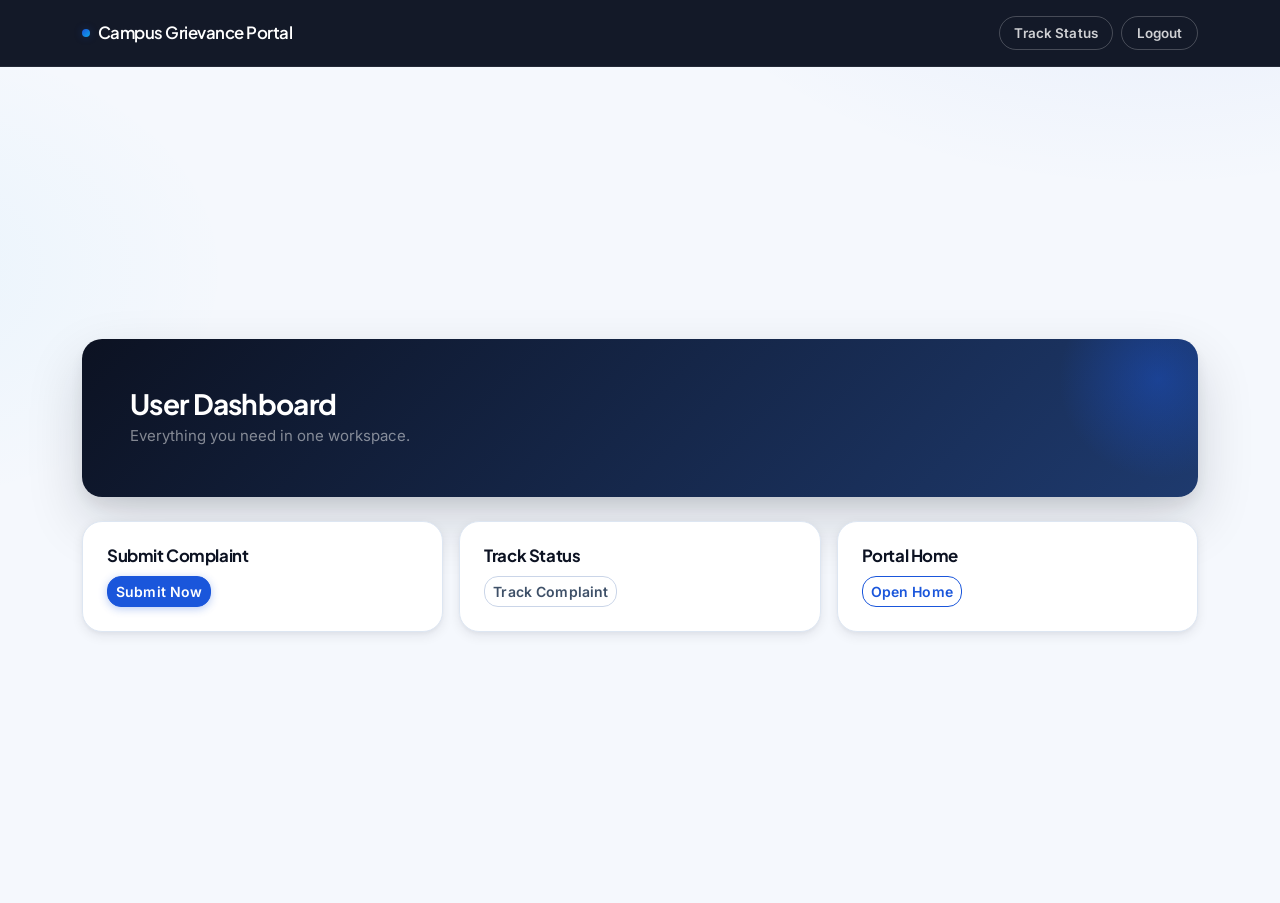
==== dashboard.html @ 71f77e90 "Initial commit" ====
<!DOCTYPE html>
<html lang="en">
<head>
    <meta charset="UTF-8">
    <meta name="viewport" content="width=device-width, initial-scale=1.0">
    <title>User Dashboard | Campus Grievance System</title>
    <link href="https://cdn.jsdelivr.net/npm/bootstrap@5.3.2/dist/css/bootstrap.min.css" rel="stylesheet">
    <link href="assets/css/style.css" rel="stylesheet">
</head>
<body class="page-soft-bg">

<nav class="navbar navbar-dark top-nav">
    <div class="container py-2">
        <a href="index.html" class="navbar-brand fw-semibold">Campus Grievance Portal</a>
        <div class="d-flex gap-2">
            <a href="track_status.html" class="btn btn-outline-light btn-sm">Track Status</a>
            <a href="php/logout.php" class="btn btn-outline-light btn-sm">Logout</a>
        </div>
    </div>
</nav>

<main class="dash-wrap">
    <div class="container">
        <div class="card hero-card dashboard mb-4 fade-slide">
            <div class="card-body p-4 p-md-5">
                <h1 class="h3 fw-bold mb-1">User Dashboard</h1>
                <p class="mb-0 opacity-75">Everything you need in one workspace.</p>
            </div>
        </div>

        <div class="row g-3">
            <div class="col-md-6 col-lg-4">
                <div class="card action-card h-100">
                    <div class="card-body p-4">
                        <h5 class="fw-bold">Submit Complaint</h5>
                        <a href="submit_complaint.html" class="btn btn-primary btn-sm">Submit Now</a>
                    </div>
                </div>
            </div>

            <div class="col-md-6 col-lg-4">
                <div class="card action-card h-100">
                    <div class="card-body p-4">
                        <h5 class="fw-bold">Track Status</h5>
                        <a href="track_status.html" class="btn btn-outline-secondary btn-sm">Track Complaint</a>
                    </div>
                </div>
            </div>

            <div class="col-md-12 col-lg-4">
                <div class="card action-card h-100">
                    <div class="card-body p-4">
                        <h5 class="fw-bold">Portal Home</h5>
                        <a href="index.html" class="btn btn-outline-primary btn-sm">Open Home</a>
                    </div>
                </div>
            </div>
        </div>
    </div>
</main>

</body>
</html>
---- assets/css/style.css ----
/* =====================================================
   Campus Grievance Portal — Design System v2
   Professional · Modern · Premium
   ===================================================== */

@import url("https://fonts.googleapis.com/css2?family=Inter:wght@300;400;500;600;700;800&family=Plus+Jakarta+Sans:wght@600;700;800&display=swap");

/* ─── Design Tokens ─────────────────────────────────── */
:root {
    /* Brand palette */
    --ink:           #0c1222;
    --ink-80:        #1e2d45;
    --ink-60:        #3e5068;
    --ink-40:        #6b82a0;
    --ink-20:        #a9bcd4;

    --surface:       #ffffff;
    --surface-2:     #f5f8fd;
    --surface-3:     #edf2f9;

    --border:        #dde6f2;
    --border-2:      #cad5e8;

    --primary:       #1a56db;
    --primary-dark:  #1542b3;
    --primary-soft:  #e8f0fe;
    --primary-glow:  rgba(26, 86, 219, 0.25);

    --accent:        #0ea5e9;
    --accent-soft:   #e0f7fe;

    --gold:          #f59e0b;
    --gold-soft:     #fef3c7;

    --success:       #059669;
    --success-soft:  #d1fae5;
    --warn:          #d97706;
    --danger:        #dc2626;

    /* Shadows */
    --shadow-xs:  0 1px 3px rgba(12, 18, 34, 0.06), 0 1px 2px rgba(12, 18, 34, 0.04);
    --shadow-sm:  0 4px 12px rgba(12, 18, 34, 0.08), 0 2px 4px rgba(12, 18, 34, 0.04);
    --shadow-md:  0 12px 32px rgba(12, 18, 34, 0.12), 0 4px 8px rgba(12, 18, 34, 0.06);
    --shadow-lg:  0 24px 56px rgba(12, 18, 34, 0.16), 0 8px 16px rgba(12, 18, 34, 0.08);
    --shadow-glow: 0 0 0 3px var(--primary-glow);

    /* Radii */
    --r-sm:  8px;
    --r-md:  14px;
    --r-lg:  20px;
    --r-xl:  28px;
    --r-full: 9999px;

    /* Motion */
    --ease:     cubic-bezier(0.25, 0.46, 0.45, 0.94);
    --spring:   cubic-bezier(0.34, 1.56, 0.64, 1);
    --dur-fast: 150ms;
    --dur-med:  260ms;
    --dur-slow: 420ms;
}

/* ─── Reset & Base ──────────────────────────────────── */
*, *::before, *::after { box-sizing: border-box; margin: 0; padding: 0; }

html { scroll-behavior: smooth; }

body {
    font-family: "Inter", "Segoe UI", system-ui, sans-serif;
    font-size: 15px;
    line-height: 1.65;
    color: var(--ink);
    background: var(--surface-2);
    min-height: 100vh;
    -webkit-font-smoothing: antialiased;
}

h1, h2, h3, h4, h5, h6,
.brand, .navbar-brand {
    font-family: "Plus Jakarta Sans", "Inter", sans-serif;
    letter-spacing: -0.025em;
    line-height: 1.2;
    color: var(--ink);
}

img { max-width: 100%; }
a { color: var(--primary); transition: color var(--dur-fast) var(--ease); }
a:hover { color: var(--primary-dark); }

/* ─── Page Backgrounds ──────────────────────────────── */
body {
    background:
        radial-gradient(ellipse 900px 600px at 80% -10%, rgba(26, 86, 219, 0.07) 0%, transparent 70%),
        radial-gradient(ellipse 700px 500px at -5% 20%, rgba(14, 165, 233, 0.05) 0%, transparent 65%),
        var(--surface-2);
}

.page-soft-bg {
    background:
        radial-gradient(ellipse 800px 500px at 90% -15%, rgba(26, 86, 219, 0.08) 0%, transparent 65%),
        radial-gradient(ellipse 600px 400px at -10% 30%, rgba(14, 165, 233, 0.05) 0%, transparent 60%),
        var(--surface-2);
}

/* ─── Navigation ────────────────────────────────────── */
.main-nav,
.top-nav {
    background: rgba(12, 18, 34, 0.97);
    backdrop-filter: blur(20px);
    -webkit-backdrop-filter: blur(20px);
    border-bottom: 1px solid rgba(255, 255, 255, 0.07);
    position: sticky;
    top: 0;
    z-index: 100;
}

.main-nav { padding: 0.85rem 0; }

.nav-row {
    display: flex;
    flex-wrap: wrap;
    justify-content: space-between;
    align-items: center;
    gap: 0.75rem;
}

.brand,
.navbar-brand {
    color: #fff;
    text-decoration: none;
    font-size: 1.05rem;
    font-weight: 800;
    letter-spacing: -0.03em;
    display: inline-flex;
    align-items: center;
    gap: 0.5rem;
    transition: opacity var(--dur-fast) var(--ease);
}

.brand::before,
.navbar-brand::before {
    content: "";
    display: inline-block;
    width: 8px;
    height: 8px;
    border-radius: 50%;
    background: linear-gradient(135deg, var(--primary) 0%, var(--accent) 100%);
    box-shadow: 0 0 8px var(--primary-glow);
    flex-shrink: 0;
}

.brand:hover,
.navbar-brand:hover { color: #fff; opacity: 0.85; }

.nav-actions { display: flex; flex-wrap: wrap; gap: 0.5rem; }

.nav-link-btn {
    color: rgba(255,255,255,0.75);
    text-decoration: none;
    border: 1px solid rgba(255,255,255,0.14);
    padding: 0.4rem 0.85rem;
    border-radius: var(--r-full);
    font-size: 0.84rem;
    font-weight: 600;
    transition: all var(--dur-fast) var(--ease);
    letter-spacing: 0.01em;
}

.nav-link-btn:hover {
    color: #fff;
    border-color: rgba(255,255,255,0.3);
    background: rgba(255,255,255,0.08);
}

.nav-link-btn-solid {
    background: var(--primary);
    border-color: var(--primary);
    color: #fff;
    font-weight: 700;
}

.nav-link-btn-solid:hover {
    background: var(--primary-dark);
    border-color: var(--primary-dark);
    color: #fff;
}

/* Bootstrap nav buttons override */
.navbar-dark .btn-outline-light {
    border-radius: var(--r-full);
    font-size: 0.84rem;
    font-weight: 600;
    padding: 0.38rem 0.9rem;
    border-color: rgba(255,255,255,0.22);
    color: rgba(255,255,255,0.8);
    transition: all var(--dur-fast) var(--ease);
}

.navbar-dark .btn-outline-light:hover {
    background: rgba(255,255,255,0.1);
    border-color: rgba(255,255,255,0.35);
    color: #fff;
}

/* ─── Buttons ───────────────────────────────────────── */
.btn,
.action-btn {
    font-weight: 600;
    border-radius: var(--r-md);
    transition: all var(--dur-med) var(--ease);
    position: relative;
    letter-spacing: 0.01em;
}

.action-btn {
    display: inline-flex;
    align-items: center;
    gap: 0.4rem;
    text-decoration: none;
    border: 1.5px solid var(--border-2);
    background: var(--surface);
    color: var(--ink-80);
    padding: 0.6rem 1.2rem;
    font-size: 0.9rem;
}

.action-btn:hover {
    background: var(--surface-3);
    border-color: var(--ink-20);
    color: var(--ink);
    transform: translateY(-1px);
    box-shadow: var(--shadow-sm);
}

.action-btn-primary,
.btn-primary {
    background: var(--primary) !important;
    border-color: var(--primary) !important;
    color: #fff !important;
    box-shadow: 0 2px 8px rgba(26, 86, 219, 0.3);
}

.action-btn-primary:hover,
.btn-primary:hover {
    background: var(--primary-dark) !important;
    border-color: var(--primary-dark) !important;
    color: #fff !important;
    transform: translateY(-2px);
    box-shadow: 0 6px 20px rgba(26, 86, 219, 0.4) !important;
}

.btn-outline-secondary {
    border-radius: var(--r-md);
    font-weight: 600;
    border-color: var(--border-2);
    color: var(--ink-60);
    transition: all var(--dur-fast) var(--ease);
}

.btn-outline-secondary:hover {
    background: var(--surface-3);
    border-color: var(--ink-20);
    color: var(--ink);
    transform: translateY(-1px);
}

.btn-outline-primary {
    border-radius: var(--r-md);
    font-weight: 600;
    border-color: var(--primary);
    color: var(--primary);
    transition: all var(--dur-fast) var(--ease);
}

.btn-outline-primary:hover {
    background: var(--primary-soft);
    border-color: var(--primary-dark);
    color: var(--primary-dark);
    transform: translateY(-1px);
}

/* ─── Hero Section ──────────────────────────────────── */
.hero {
    padding: 2.5rem 0 1.5rem;
}

.hero-grid {
    display: grid;
    grid-template-columns: 1.6fr 1fr;
    gap: 1.2rem;
    align-items: start;
}

/* Cards base */
.hero-main,
.hero-panel,
.info-card,
.step-card,
.auth-card,
.form-card,
.track-card,
.action-card,
.card-soft {
    background: var(--surface);
    border: 1px solid var(--border);
    border-radius: var(--r-lg);
    box-shadow: var(--shadow-sm);
    transition: box-shadow var(--dur-med) var(--ease), transform var(--dur-med) var(--ease);
}

.hero-main {
    padding: 2rem 2rem 1.8rem;
    position: relative;
    overflow: hidden;
}

.hero-main::before {
    content: "";
    position: absolute;
    top: -60px;
    right: -60px;
    width: 220px;
    height: 220px;
    border-radius: 50%;
    background: radial-gradient(circle, rgba(26, 86, 219, 0.1) 0%, transparent 70%);
    pointer-events: none;
}

.hero-main::after {
    content: "";
    position: absolute;
    bottom: -40px;
    left: 40%;
    width: 160px;
    height: 160px;
    border-radius: 50%;
    background: radial-gradient(circle, rgba(14, 165, 233, 0.07) 0%, transparent 70%);
    pointer-events: none;
}

.eyebrow {
    display: inline-flex;
    align-items: center;
    gap: 0.4rem;
    text-transform: uppercase;
    letter-spacing: 2px;
    color: var(--primary);
    font-size: 0.7rem;
    font-weight: 700;
    margin-bottom: 0.7rem;
}

.eyebrow::before {
    content: "";
    display: inline-block;
    width: 16px;
    height: 2px;
    background: var(--primary);
    border-radius: 2px;
}

.hero-main h1 {
    font-size: clamp(1.75rem, 3vw, 2.4rem);
    font-weight: 800;
    color: var(--ink);
    margin-bottom: 0.6rem;
    letter-spacing: -0.035em;
}

.hero-copy {
    color: var(--ink-60);
    max-width: 50ch;
    font-size: 0.98rem;
}

.hero-cta {
    display: flex;
    flex-wrap: wrap;
    gap: 0.65rem;
    margin-top: 1.4rem;
}

/* Hero Quick-Access Panel */
.hero-panel {
    padding: 1.5rem;
}

.hero-panel h2 {
    font-size: 0.95rem;
    font-weight: 700;
    color: var(--ink);
    margin-bottom: 0.9rem;
    display: flex;
    align-items: center;
    gap: 0.45rem;
}

.hero-panel h2::before {
    content: "";
    display: block;
    width: 12px;
    height: 12px;
    border-radius: 4px;
    background: linear-gradient(135deg, var(--primary) 0%, var(--accent) 100%);
}

.panel-list {
    list-style: none;
    display: grid;
    gap: 0.5rem;
}

.panel-list a {
    display: flex;
    align-items: center;
    justify-content: space-between;
    color: var(--ink-80);
    text-decoration: none;
    padding: 0.65rem 0.9rem;
    border: 1px solid var(--border);
    border-radius: var(--r-md);
    background: var(--surface-2);
    font-size: 0.88rem;
    font-weight: 600;
    transition: all var(--dur-fast) var(--ease);
}

.panel-list a::after {
    content: "→";
    font-size: 0.85rem;
    opacity: 0.5;
    transition: transform var(--dur-fast) var(--ease), opacity var(--dur-fast) var(--ease);
}

.panel-list a:hover {
    background: var(--primary-soft);
    border-color: rgba(26, 86, 219, 0.2);
    color: var(--primary);
}

.panel-list a:hover::after {
    transform: translateX(3px);
    opacity: 1;
}

/* ─── Main Content Area ─────────────────────────────── */
.main-content {
    padding-top: 0.75rem;
    padding-bottom: 3rem;
}

.content-section { margin-top: 1.5rem; }

.section-head {
    display: flex;
    flex-wrap: wrap;
    justify-content: space-between;
    align-items: flex-end;
    gap: 0.5rem;
    margin-bottom: 1rem;
}

.section-title {
    font-size: 1.25rem;
    font-weight: 800;
    color: var(--ink);
    letter-spacing: -0.025em;
    margin: 0;
}

/* ─── Feature / Step Cards ──────────────────────────── */
.steps-grid {
    display: grid;
    grid-template-columns: repeat(3, minmax(0, 1fr));
    gap: 1rem;
}

.step-card {
    padding: 1.4rem 1.2rem;
    position: relative;
    overflow: hidden;
}

.step-card::before {
    content: "";
    position: absolute;
    top: 0;
    left: 0;
    right: 0;
    height: 3px;
    background: linear-gradient(90deg, var(--primary) 0%, var(--accent) 100%);
    border-radius: var(--r-lg) var(--r-lg) 0 0;
    opacity: 0;
    transition: opacity var(--dur-med) var(--ease);
}

.step-card:hover {
    box-shadow: var(--shadow-md);
    transform: translateY(-3px);
}

.step-card:hover::before { opacity: 1; }

.step-card h3 {
    font-size: 1rem;
    font-weight: 700;
    margin-bottom: 0.35rem;
    color: var(--ink);
}

.step-card p {
    color: var(--ink-60);
    font-size: 0.875rem;
    margin: 0;
    line-height: 1.55;
}

.step-number {
    display: inline-grid;
    place-items: center;
    width: 32px;
    height: 32px;
    border-radius: var(--r-sm);
    background: var(--primary-soft);
    color: var(--primary);
    margin-bottom: 0.75rem;
    font-size: 0.78rem;
    font-weight: 800;
}

/* ─── Info / Category Cards ─────────────────────────── */
.info-grid {
    display: grid;
    grid-template-columns: repeat(4, minmax(0, 1fr));
    gap: 0.9rem;
}

.info-card {
    padding: 1.2rem 1.1rem;
    cursor: default;
    position: relative;
    overflow: hidden;
}

.info-card:hover {
    box-shadow: var(--shadow-md);
    transform: translateY(-3px);
    border-color: var(--border-2);
}

.info-card h3 {
    font-size: 0.95rem;
    font-weight: 700;
    margin: 0;
    color: var(--ink);
}

.info-card p {
    margin: 0.3rem 0 0;
    color: var(--ink-60);
    font-size: 0.85rem;
}

.info-card-icon {
    width: 38px;
    height: 38px;
    border-radius: var(--r-md);
    background: var(--primary-soft);
    display: flex;
    align-items: center;
    justify-content: center;
    margin-bottom: 0.75rem;
    font-size: 1.2rem;
}

/* ─── Common Complaints Feed ────────────────────────── */
.common-complaint-card {
    border: 1px solid var(--border);
    border-radius: var(--r-lg);
    background: var(--surface);
    transition: all var(--dur-med) var(--ease);
}

.common-complaint-card:hover {
    transform: translateY(-2px);
    box-shadow: var(--shadow-md);
    border-color: var(--border-2);
}

.vote-pill {
    display: inline-flex;
    align-items: center;
    gap: 0.25rem;
    background: var(--primary-soft);
    color: var(--primary);
    border: 1px solid rgba(26, 86, 219, 0.15);
    border-radius: var(--r-full);
    padding: 0.2rem 0.55rem;
    font-size: 0.76rem;
    font-weight: 700;
}

.common-empty {
    border: 2px dashed var(--border-2);
    border-radius: var(--r-lg);
    background: var(--surface);
    color: var(--ink-40);
    text-align: center;
    padding: 2.5rem 1rem;
    font-size: 0.9rem;
}

/* ─── Footer ────────────────────────────────────────── */
.main-footer {
    border-top: 1px solid var(--border);
    color: var(--ink-40);
    padding: 1.2rem 0;
    background: var(--surface);
    text-align: center;
    font-size: 0.84rem;
}

/* ─── Auth / Form Wrap ──────────────────────────────── */
.auth-wrap,
.form-wrap,
.track-wrap,
.dash-wrap {
    padding: 3rem 0;
    min-height: calc(100vh - 64px);
    display: flex;
    align-items: center;
}

.auth-card,
.form-card,
.track-card {
    border: 1px solid var(--border);
    box-shadow: var(--shadow-lg);
    overflow: hidden;
}

/* Auth/Form Card Headers */
.auth-head,
.form-head,
.track-head {
    background: linear-gradient(135deg, var(--ink) 0%, var(--ink-80) 100%);
    color: #fff;
    padding: 1.6rem 1.75rem;
    position: relative;
    overflow: hidden;
}

.auth-head::before,
.form-head::before,
.track-head::before {
    content: "";
    position: absolute;
    top: -40px;
    right: -40px;
    width: 130px;
    height: 130px;
    border-radius: 50%;
    background: radial-gradient(circle, rgba(26, 86, 219, 0.3) 0%, transparent 70%);
}

.auth-head h3,
.form-head h3,
.track-head h3 {
    color: #fff;
    font-size: 1.3rem;
    font-weight: 800;
    margin-bottom: 0.2rem;
}

.auth-head p,
.form-head p,
.track-head p {
    color: rgba(255,255,255,0.65);
    font-size: 0.875rem;
    margin: 0;
}

/* ─── Form Controls ─────────────────────────────────── */
.form-control,
.form-select {
    border-radius: var(--r-md);
    border: 1.5px solid var(--border);
    padding: 0.7rem 0.95rem;
    font-size: 0.9rem;
    font-family: inherit;
    color: var(--ink);
    background: var(--surface);
    transition: all var(--dur-fast) var(--ease);
    line-height: 1.5;
}

.form-control::placeholder { color: var(--ink-20); }

.form-control:focus,
.form-select:focus {
    border-color: var(--primary);
    box-shadow: 0 0 0 3px var(--primary-glow);
    outline: none;
    background: var(--surface);
}

.form-label {
    font-weight: 600;
    font-size: 0.875rem;
    color: var(--ink-80);
    margin-bottom: 0.4rem;
}

.form-check-input:checked {
    background-color: var(--primary);
    border-color: var(--primary);
}

/* ─── Submission Guide (grievance shell) ─────────────── */
.grievance-shell {
    background: linear-gradient(135deg, var(--ink) 0%, var(--ink-80) 100%);
    color: #fff;
    border-radius: var(--r-lg);
    box-shadow: var(--shadow-lg);
    position: relative;
    overflow: hidden;
}

.grievance-shell::before {
    content: "";
    position: absolute;
    top: -50px;
    right: -50px;
    width: 160px;
    height: 160px;
    border-radius: 50%;
    background: radial-gradient(circle, rgba(26, 86, 219, 0.35) 0%, transparent 70%);
}

.grievance-shell .feature-dot {
    width: 8px;
    height: 8px;
    border-radius: 50%;
    background: var(--gold);
    margin-top: 0.45rem;
    box-shadow: 0 0 6px rgba(245, 158, 11, 0.5);
    flex-shrink: 0;
}

.grievance-upload {
    border: 2px dashed var(--border-2);
    background: var(--surface-2);
    border-radius: var(--r-md);
    padding: 1rem 1.1rem;
    transition: border-color var(--dur-fast) var(--ease), background var(--dur-fast) var(--ease);
}

.grievance-upload:hover,
.grievance-upload:focus-within {
    border-color: var(--primary);
    background: var(--primary-soft);
}

.grievance-upload small,
.form-note { color: var(--ink-40); font-size: 0.8rem; }

/* ─── Tip / Helper Box ──────────────────────────────── */
.tip-box,
.helper {
    background: var(--surface-3);
    border: 1px solid var(--border);
    border-left: 3px solid var(--primary);
    border-radius: 0 var(--r-md) var(--r-md) 0;
    font-size: 0.875rem;
    color: var(--ink-60);
}

/* ─── Dashboard ─────────────────────────────────────── */
.hero-card.dashboard {
    background: linear-gradient(135deg, var(--ink) 0%, #1e3a6e 100%);
    border: none;
    border-radius: var(--r-lg);
    box-shadow: var(--shadow-lg);
    position: relative;
    overflow: hidden;
}

.hero-card.dashboard::before {
    content: "";
    position: absolute;
    top: -60px;
    right: -60px;
    width: 200px;
    height: 200px;
    border-radius: 50%;
    background: radial-gradient(circle, rgba(26, 86, 219, 0.4) 0%, transparent 70%);
}

.hero-card.dashboard .card-body h1 { color: #fff; }
.hero-card.dashboard .card-body p  { color: rgba(255,255,255,0.65); }

.action-card {
    transition: transform var(--dur-med) var(--ease), box-shadow var(--dur-med) var(--ease);
    position: relative;
    overflow: hidden;
}

.action-card::before {
    content: "";
    position: absolute;
    bottom: 0;
    left: 0;
    right: 0;
    height: 3px;
    background: linear-gradient(90deg, var(--primary) 0%, var(--accent) 100%);
    transform: scaleX(0);
    transition: transform var(--dur-med) var(--ease);
    transform-origin: left;
    border-radius: 0 0 var(--r-lg) var(--r-lg);
}

.action-card:hover {
    transform: translateY(-4px);
    box-shadow: var(--shadow-lg);
}

.action-card:hover::before { transform: scaleX(1); }

.action-card h5 {
    font-size: 1.05rem;
    font-weight: 700;
    margin-bottom: 0.6rem;
    color: var(--ink);
}

.action-card p {
    color: var(--ink-60);
    font-size: 0.875rem;
    margin-bottom: 1rem;
}

/* ─── Admin Table ───────────────────────────────────── */
.admin-table thead {
    background: var(--ink);
    color: #fff;
}

.admin-table thead th {
    font-size: 0.78rem;
    font-weight: 700;
    letter-spacing: 0.05em;
    text-transform: uppercase;
    border-bottom: 0;
    padding: 0.85rem 1rem;
    color: rgba(255,255,255,0.85);
}

.admin-table td,
.admin-table th {
    border-color: var(--border);
    vertical-align: middle;
    padding: 0.8rem 1rem;
    font-size: 0.875rem;
}

.admin-table tbody tr {
    transition: background var(--dur-fast) var(--ease);
}

.admin-table tbody tr:hover { background: var(--primary-soft); }

.status-select {
    min-width: 130px;
    font-size: 0.84rem;
}

/* ─── Badge overrides ───────────────────────────────── */
.badge.text-bg-dark {
    background: var(--ink) !important;
    color: #fff !important;
    font-size: 0.72rem;
    font-weight: 600;
    letter-spacing: 0.03em;
    padding: 0.3em 0.65em;
    border-radius: var(--r-sm);
}

/* ─── Animations ────────────────────────────────────── */
.fade-slide {
    animation: fadeSlideIn var(--dur-slow) var(--ease) both;
}

@keyframes fadeSlideIn {
    from { opacity: 0; transform: translateY(14px); }
    to   { opacity: 1; transform: translateY(0); }
}

/* ─── Responsive ────────────────────────────────────── */
@media (max-width: 991.98px) {
    .hero-grid { grid-template-columns: 1fr; }
    .info-grid { grid-template-columns: repeat(2, minmax(0, 1fr)); }
    .steps-grid { grid-template-columns: 1fr 1fr; }

    .auth-wrap,
    .form-wrap,
    .track-wrap,
    .dash-wrap {
        align-items: flex-start;
        padding: 2rem 0;
    }
}

@media (max-width: 575.98px) {
    .main-nav { padding: 0.7rem 0; }
    .brand, .navbar-brand { font-size: 0.93rem; }
    .hero { padding: 1.75rem 0 1rem; }
    .hero-main { padding: 1.4rem 1.25rem 1.2rem; }
    .hero-panel { padding: 1.2rem; }
    .hero-main h1 { font-size: 1.5rem; }
    .info-grid { grid-template-columns: 1fr 1fr; }
    .steps-grid { grid-template-columns: 1fr; }
    .section-title { font-size: 1.1rem; }
    .auth-wrap, .form-wrap, .track-wrap, .dash-wrap { padding: 1.5rem 0; min-height: auto; }
    .auth-head, .form-head, .track-head { padding: 1.25rem 1.25rem; }
    .grievance-shell { padding: 1.25rem !important; }
}
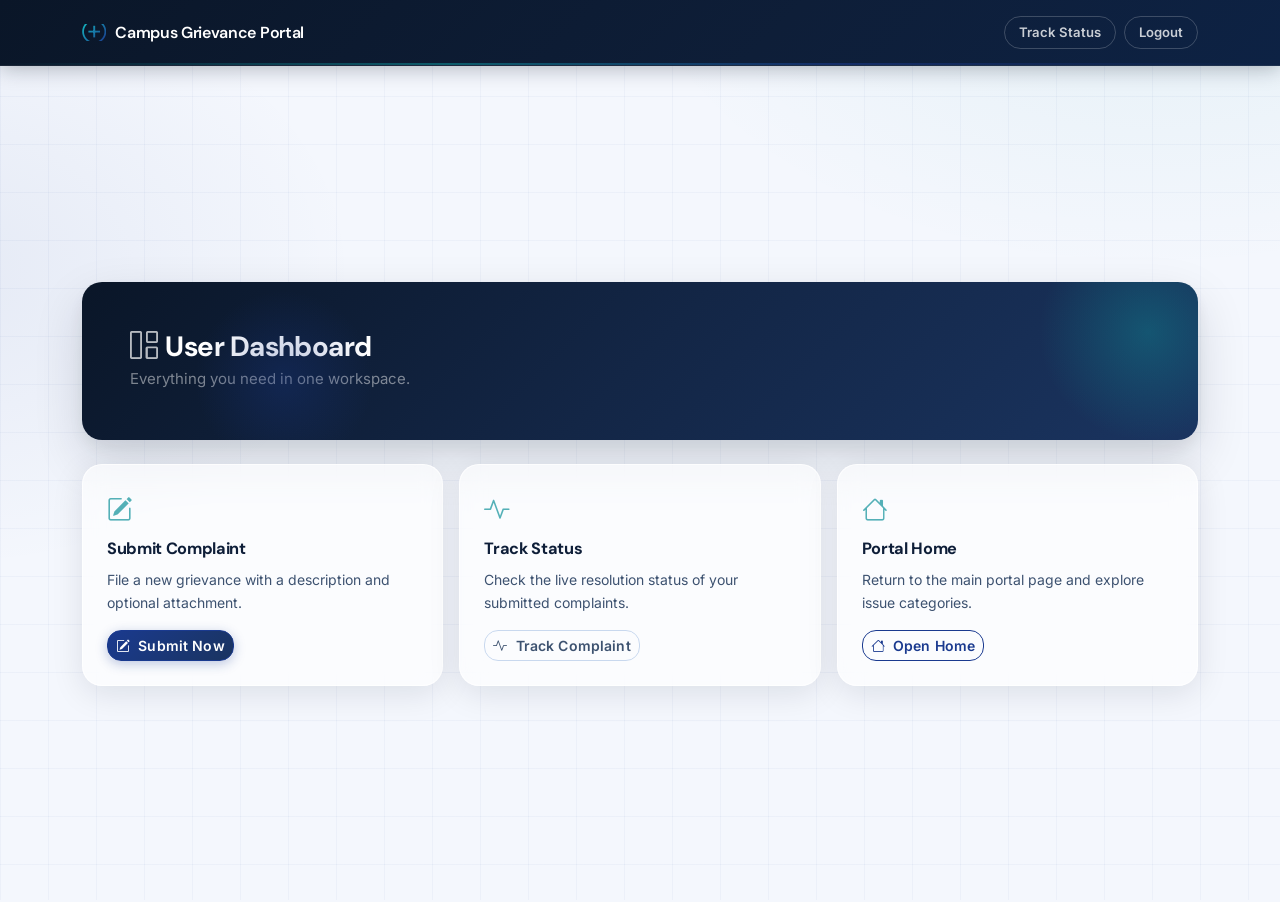
==== commit c3850685: "feat+security: UI redesign (navy/teal glassmorphism) + full security hardening UI Changes: - New des" ====
--- a/dashboard.html
+++ b/dashboard.html
@@ -3,8 +3,10 @@
 <head>
     <meta charset="UTF-8">
     <meta name="viewport" content="width=device-width, initial-scale=1.0">
+    <meta name="description" content="User Dashboard — manage and track your campus complaints.">
     <title>User Dashboard | Campus Grievance System</title>
     <link href="https://cdn.jsdelivr.net/npm/bootstrap@5.3.2/dist/css/bootstrap.min.css" rel="stylesheet">
+    <link href="https://cdn.jsdelivr.net/npm/bootstrap-icons@1.11.3/font/bootstrap-icons.min.css" rel="stylesheet">
     <link href="assets/css/style.css" rel="stylesheet">
 </head>
 <body class="page-soft-bg">
@@ -23,7 +25,9 @@
     <div class="container">
         <div class="card hero-card dashboard mb-4 fade-slide">
             <div class="card-body p-4 p-md-5">
-                <h1 class="h3 fw-bold mb-1">User Dashboard</h1>
+                <h1 class="h3 fw-bold mb-1">
+                    <i class="bi bi-grid-1x2 me-2" style="opacity:0.7;"></i>User Dashboard
+                </h1>
                 <p class="mb-0 opacity-75">Everything you need in one workspace.</p>
             </div>
         </div>
@@ -32,8 +36,14 @@
             <div class="col-md-6 col-lg-4">
                 <div class="card action-card h-100">
                     <div class="card-body p-4">
+                        <div class="mb-2" style="font-size:1.6rem;color:var(--accent);opacity:0.7;">
+                            <i class="bi bi-pencil-square"></i>
+                        </div>
                         <h5 class="fw-bold">Submit Complaint</h5>
-                        <a href="submit_complaint.html" class="btn btn-primary btn-sm">Submit Now</a>
+                        <p>File a new grievance with a description and optional attachment.</p>
+                        <a href="submit_complaint.html" class="btn btn-primary btn-sm">
+                            <i class="bi bi-pencil-square me-1"></i> Submit Now
+                        </a>
                     </div>
                 </div>
             </div>
@@ -41,8 +51,14 @@
             <div class="col-md-6 col-lg-4">
                 <div class="card action-card h-100">
                     <div class="card-body p-4">
+                        <div class="mb-2" style="font-size:1.6rem;color:var(--accent);opacity:0.7;">
+                            <i class="bi bi-activity"></i>
+                        </div>
                         <h5 class="fw-bold">Track Status</h5>
-                        <a href="track_status.html" class="btn btn-outline-secondary btn-sm">Track Complaint</a>
+                        <p>Check the live resolution status of your submitted complaints.</p>
+                        <a href="track_status.html" class="btn btn-outline-secondary btn-sm">
+                            <i class="bi bi-activity me-1"></i> Track Complaint
+                        </a>
                     </div>
                 </div>
             </div>
@@ -50,8 +66,14 @@
             <div class="col-md-12 col-lg-4">
                 <div class="card action-card h-100">
                     <div class="card-body p-4">
+                        <div class="mb-2" style="font-size:1.6rem;color:var(--accent);opacity:0.7;">
+                            <i class="bi bi-house"></i>
+                        </div>
                         <h5 class="fw-bold">Portal Home</h5>
-                        <a href="index.html" class="btn btn-outline-primary btn-sm">Open Home</a>
+                        <p>Return to the main portal page and explore issue categories.</p>
+                        <a href="index.html" class="btn btn-outline-primary btn-sm">
+                            <i class="bi bi-house me-1"></i> Open Home
+                        </a>
                     </div>
                 </div>
             </div>
--- a/assets/css/style.css
+++ b/assets/css/style.css
@@ -1,66 +1,96 @@
 /* =====================================================
-   Campus Grievance Portal — Design System v2
-   Professional · Modern · Premium
+   Campus Grievance Portal — Design System v3
+   Institutional · Clean · Professional
    ===================================================== */
 
-@import url("https://fonts.googleapis.com/css2?family=Inter:wght@300;400;500;600;700;800&family=Plus+Jakarta+Sans:wght@600;700;800&display=swap");
+@import url("https://fonts.googleapis.com/css2?family=Inter:ital,opsz,wght@0,14..32,300;0,14..32,400;0,14..32,500;0,14..32,600;0,14..32,700;0,14..32,800&family=DM+Sans:wght@500;600;700;800&display=swap");
 
 /* ─── Design Tokens ─────────────────────────────────── */
 :root {
-    /* Brand palette */
-    --ink:           #0c1222;
-    --ink-80:        #1e2d45;
-    --ink-60:        #3e5068;
-    --ink-40:        #6b82a0;
-    --ink-20:        #a9bcd4;
-
-    --surface:       #ffffff;
-    --surface-2:     #f5f8fd;
-    --surface-3:     #edf2f9;
-
-    --border:        #dde6f2;
-    --border-2:      #cad5e8;
-
-    --primary:       #1a56db;
-    --primary-dark:  #1542b3;
-    --primary-soft:  #e8f0fe;
-    --primary-glow:  rgba(26, 86, 219, 0.25);
-
-    --accent:        #0ea5e9;
-    --accent-soft:   #e0f7fe;
-
-    --gold:          #f59e0b;
-    --gold-soft:     #fef3c7;
-
-    --success:       #059669;
-    --success-soft:  #d1fae5;
-    --warn:          #d97706;
-    --danger:        #dc2626;
+    /* Core navy / teal palette */
+    --navy-900: #0a1628;
+    --navy-800: #0e1e38;
+    --navy-700: #132646;
+    --navy-600: #1a3460;
+    --navy-500: #1e4080;
+    --navy-400: #2a5598;
+
+    --teal-600: #0d7377;
+    --teal-500: #0e9199;
+    --teal-400: #14b8c0;
+    --teal-300: #4dcdd4;
+    --teal-soft: #e0f7f9;
+    --teal-glow: rgba(14, 145, 153, 0.22);
+
+    --primary:      #1a3a8f;
+    --primary-dark: #0e2464;
+    --primary-soft: #eaf0fb;
+    --primary-glow: rgba(26, 58, 143, 0.22);
+
+    --accent:      #0e9199;
+    --accent-dark: #0d7377;
+    --accent-soft: #e0f7f9;
+
+    /* Surface & bg */
+    --surface:   #ffffff;
+    --surface-2: #f4f7fd;
+    --surface-3: #eaeff9;
+
+    /* Text */
+    --ink:    #0d1b2a;
+    --ink-80: #1e3048;
+    --ink-60: #3d5270;
+    --ink-40: #7590ad;
+    --ink-20: #b3c4d8;
+
+    /* Borders */
+    --border:   #dce6f4;
+    --border-2: #c8d8ee;
+
+    /* Semantic */
+    --success:      #0f8a5f;
+    --success-soft: #d1f4e8;
+    --warn:         #c27b00;
+    --warn-soft:    #fef3c7;
+    --danger:       #c0392b;
+    --danger-soft:  #fde8e6;
+
+    /* Glassmorphism */
+    --glass-bg:     rgba(255, 255, 255, 0.62);
+    --glass-border: rgba(255, 255, 255, 0.75);
+    --glass-shadow: 0 8px 32px rgba(10, 22, 40, 0.10);
 
     /* Shadows */
-    --shadow-xs:  0 1px 3px rgba(12, 18, 34, 0.06), 0 1px 2px rgba(12, 18, 34, 0.04);
-    --shadow-sm:  0 4px 12px rgba(12, 18, 34, 0.08), 0 2px 4px rgba(12, 18, 34, 0.04);
-    --shadow-md:  0 12px 32px rgba(12, 18, 34, 0.12), 0 4px 8px rgba(12, 18, 34, 0.06);
-    --shadow-lg:  0 24px 56px rgba(12, 18, 34, 0.16), 0 8px 16px rgba(12, 18, 34, 0.08);
+    --shadow-xs: 0 1px 3px rgba(10, 22, 40, 0.06), 0 1px 2px rgba(10, 22, 40, 0.04);
+    --shadow-sm: 0 4px 16px rgba(10, 22, 40, 0.08), 0 2px 6px rgba(10, 22, 40, 0.04);
+    --shadow-md: 0 10px 30px rgba(10, 22, 40, 0.11), 0 4px 10px rgba(10, 22, 40, 0.06);
+    --shadow-lg: 0 20px 50px rgba(10, 22, 40, 0.14), 0 8px 18px rgba(10, 22, 40, 0.07);
     --shadow-glow: 0 0 0 3px var(--primary-glow);
+    --shadow-teal-glow: 0 0 0 3px var(--teal-glow);
 
     /* Radii */
-    --r-sm:  8px;
-    --r-md:  14px;
-    --r-lg:  20px;
-    --r-xl:  28px;
+    --r-xs:   6px;
+    --r-sm:   10px;
+    --r-md:   14px;
+    --r-lg:   20px;
+    --r-xl:   28px;
     --r-full: 9999px;
 
     /* Motion */
     --ease:     cubic-bezier(0.25, 0.46, 0.45, 0.94);
-    --spring:   cubic-bezier(0.34, 1.56, 0.64, 1);
-    --dur-fast: 150ms;
-    --dur-med:  260ms;
-    --dur-slow: 420ms;
+    --dur-fast: 140ms;
+    --dur-med:  240ms;
+    --dur-slow: 380ms;
 }
 
 /* ─── Reset & Base ──────────────────────────────────── */
-*, *::before, *::after { box-sizing: border-box; margin: 0; padding: 0; }
+*,
+*::before,
+*::after {
+    box-sizing: border-box;
+    margin: 0;
+    padding: 0;
+}
 
 html { scroll-behavior: smooth; }
 
@@ -69,51 +99,84 @@
     font-size: 15px;
     line-height: 1.65;
     color: var(--ink);
-    background: var(--surface-2);
+    background-color: var(--surface-2);
     min-height: 100vh;
     -webkit-font-smoothing: antialiased;
 }
 
+/* Grid texture overlay on body */
+body::before {
+    content: "";
+    position: fixed;
+    inset: 0;
+    pointer-events: none;
+    z-index: 0;
+    background-image:
+        linear-gradient(rgba(26, 58, 143, 0.035) 1px, transparent 1px),
+        linear-gradient(90deg, rgba(26, 58, 143, 0.035) 1px, transparent 1px);
+    background-size: 48px 48px;
+}
+
 h1, h2, h3, h4, h5, h6,
 .brand, .navbar-brand {
-    font-family: "Plus Jakarta Sans", "Inter", sans-serif;
-    letter-spacing: -0.025em;
+    font-family: "DM Sans", "Inter", sans-serif;
+    letter-spacing: -0.02em;
     line-height: 1.2;
     color: var(--ink);
 }
 
 img { max-width: 100%; }
-a { color: var(--primary); transition: color var(--dur-fast) var(--ease); }
+
+a {
+    color: var(--primary);
+    transition: color var(--dur-fast) var(--ease);
+}
 a:hover { color: var(--primary-dark); }
 
 /* ─── Page Backgrounds ──────────────────────────────── */
 body {
     background:
-        radial-gradient(ellipse 900px 600px at 80% -10%, rgba(26, 86, 219, 0.07) 0%, transparent 70%),
-        radial-gradient(ellipse 700px 500px at -5% 20%, rgba(14, 165, 233, 0.05) 0%, transparent 65%),
+        radial-gradient(ellipse 1000px 700px at 85% -5%, rgba(14, 145, 153, 0.07) 0%, transparent 65%),
+        radial-gradient(ellipse 800px 600px at -10% 25%, rgba(26, 58, 143, 0.07) 0%, transparent 65%),
+        radial-gradient(ellipse 600px 500px at 55% 95%, rgba(14, 115, 119, 0.04) 0%, transparent 70%),
         var(--surface-2);
 }
 
 .page-soft-bg {
     background:
-        radial-gradient(ellipse 800px 500px at 90% -15%, rgba(26, 86, 219, 0.08) 0%, transparent 65%),
-        radial-gradient(ellipse 600px 400px at -10% 30%, rgba(14, 165, 233, 0.05) 0%, transparent 60%),
+        radial-gradient(ellipse 900px 600px at 90% -10%, rgba(14, 145, 153, 0.08) 0%, transparent 60%),
+        radial-gradient(ellipse 700px 500px at -5% 30%, rgba(26, 58, 143, 0.07) 0%, transparent 60%),
         var(--surface-2);
 }
 
 /* ─── Navigation ────────────────────────────────────── */
 .main-nav,
 .top-nav {
-    background: rgba(12, 18, 34, 0.97);
-    backdrop-filter: blur(20px);
-    -webkit-backdrop-filter: blur(20px);
+    background: linear-gradient(135deg, var(--navy-900) 0%, var(--navy-800) 60%, #0d2244 100%);
     border-bottom: 1px solid rgba(255, 255, 255, 0.07);
+    backdrop-filter: blur(16px);
+    -webkit-backdrop-filter: blur(16px);
     position: sticky;
     top: 0;
     z-index: 100;
-}
-
-.main-nav { padding: 0.85rem 0; }
+    box-shadow: 0 2px 20px rgba(10, 22, 40, 0.3);
+}
+
+.main-nav { padding: 0.8rem 0; }
+
+/* teal accent underline on nav */
+.main-nav::after,
+.top-nav::after {
+    content: "";
+    display: block;
+    position: absolute;
+    bottom: 0;
+    left: 0;
+    right: 0;
+    height: 2px;
+    background: linear-gradient(90deg, transparent 0%, var(--teal-500) 35%, var(--primary) 65%, transparent 100%);
+    opacity: 0.55;
+}
 
 .nav-row {
     display: flex;
@@ -127,39 +190,43 @@
 .navbar-brand {
     color: #fff;
     text-decoration: none;
-    font-size: 1.05rem;
-    font-weight: 800;
-    letter-spacing: -0.03em;
+    font-size: 1rem;
+    font-weight: 700;
+    letter-spacing: -0.02em;
     display: inline-flex;
     align-items: center;
-    gap: 0.5rem;
+    gap: 0.6rem;
     transition: opacity var(--dur-fast) var(--ease);
 }
 
+/* Icon badge for brand */
 .brand::before,
 .navbar-brand::before {
-    content: "";
-    display: inline-block;
-    width: 8px;
-    height: 8px;
-    border-radius: 50%;
-    background: linear-gradient(135deg, var(--primary) 0%, var(--accent) 100%);
-    box-shadow: 0 0 8px var(--primary-glow);
+    content: "⊕";
+    font-size: 1.1rem;
+    background: linear-gradient(135deg, var(--teal-400) 0%, var(--primary) 100%);
+    -webkit-background-clip: text;
+    background-clip: text;
+    -webkit-text-fill-color: transparent;
     flex-shrink: 0;
+    line-height: 1;
 }
 
 .brand:hover,
-.navbar-brand:hover { color: #fff; opacity: 0.85; }
-
-.nav-actions { display: flex; flex-wrap: wrap; gap: 0.5rem; }
+.navbar-brand:hover {
+    color: #fff;
+    opacity: 0.85;
+}
+
+.nav-actions { display: flex; flex-wrap: wrap; gap: 0.45rem; }
 
 .nav-link-btn {
-    color: rgba(255,255,255,0.75);
+    color: rgba(255, 255, 255, 0.72);
     text-decoration: none;
-    border: 1px solid rgba(255,255,255,0.14);
-    padding: 0.4rem 0.85rem;
+    border: 1px solid rgba(255, 255, 255, 0.13);
+    padding: 0.38rem 0.9rem;
     border-radius: var(--r-full);
-    font-size: 0.84rem;
+    font-size: 0.83rem;
     font-weight: 600;
     transition: all var(--dur-fast) var(--ease);
     letter-spacing: 0.01em;
@@ -167,38 +234,40 @@
 
 .nav-link-btn:hover {
     color: #fff;
-    border-color: rgba(255,255,255,0.3);
-    background: rgba(255,255,255,0.08);
+    border-color: rgba(255, 255, 255, 0.3);
+    background: rgba(255, 255, 255, 0.08);
 }
 
 .nav-link-btn-solid {
-    background: var(--primary);
-    border-color: var(--primary);
+    background: linear-gradient(135deg, var(--teal-500) 0%, var(--teal-600) 100%);
+    border-color: var(--teal-600);
     color: #fff;
     font-weight: 700;
 }
 
 .nav-link-btn-solid:hover {
-    background: var(--primary-dark);
-    border-color: var(--primary-dark);
+    background: linear-gradient(135deg, var(--teal-400) 0%, var(--teal-500) 100%);
+    border-color: var(--teal-500);
     color: #fff;
-}
-
-/* Bootstrap nav buttons override */
+    transform: translateY(-1px);
+}
+
+/* Bootstrap nav overrides */
 .navbar-dark .btn-outline-light {
     border-radius: var(--r-full);
-    font-size: 0.84rem;
+    font-size: 0.82rem;
     font-weight: 600;
-    padding: 0.38rem 0.9rem;
-    border-color: rgba(255,255,255,0.22);
-    color: rgba(255,255,255,0.8);
+    padding: 0.35rem 0.85rem;
+    border-color: rgba(255, 255, 255, 0.2);
+    color: rgba(255, 255, 255, 0.78);
     transition: all var(--dur-fast) var(--ease);
 }
 
 .navbar-dark .btn-outline-light:hover {
-    background: rgba(255,255,255,0.1);
-    border-color: rgba(255,255,255,0.35);
+    background: rgba(255, 255, 255, 0.1);
+    border-color: rgba(255, 255, 255, 0.35);
     color: #fff;
+    transform: translateY(-1px);
 }
 
 /* ─── Buttons ───────────────────────────────────────── */
@@ -209,6 +278,7 @@
     transition: all var(--dur-med) var(--ease);
     position: relative;
     letter-spacing: 0.01em;
+    font-family: "DM Sans", inherit;
 }
 
 .action-btn {
@@ -219,33 +289,33 @@
     border: 1.5px solid var(--border-2);
     background: var(--surface);
     color: var(--ink-80);
-    padding: 0.6rem 1.2rem;
+    padding: 0.6rem 1.3rem;
     font-size: 0.9rem;
 }
 
 .action-btn:hover {
     background: var(--surface-3);
-    border-color: var(--ink-20);
+    border-color: var(--border-2);
     color: var(--ink);
-    transform: translateY(-1px);
+    transform: translateY(-2px);
     box-shadow: var(--shadow-sm);
 }
 
 .action-btn-primary,
 .btn-primary {
-    background: var(--primary) !important;
+    background: linear-gradient(135deg, var(--primary) 0%, var(--navy-600) 100%) !important;
     border-color: var(--primary) !important;
     color: #fff !important;
-    box-shadow: 0 2px 8px rgba(26, 86, 219, 0.3);
+    box-shadow: 0 3px 12px rgba(26, 58, 143, 0.28);
 }
 
 .action-btn-primary:hover,
 .btn-primary:hover {
-    background: var(--primary-dark) !important;
+    background: linear-gradient(135deg, var(--navy-600) 0%, var(--primary-dark) 100%) !important;
     border-color: var(--primary-dark) !important;
     color: #fff !important;
     transform: translateY(-2px);
-    box-shadow: 0 6px 20px rgba(26, 86, 219, 0.4) !important;
+    box-shadow: 0 6px 22px rgba(26, 58, 143, 0.38) !important;
 }
 
 .btn-outline-secondary {
@@ -258,7 +328,7 @@
 
 .btn-outline-secondary:hover {
     background: var(--surface-3);
-    border-color: var(--ink-20);
+    border-color: var(--border-2);
     color: var(--ink);
     transform: translateY(-1px);
 }
@@ -278,19 +348,25 @@
     transform: translateY(-1px);
 }
 
+.btn-outline-danger {
+    border-radius: var(--r-md);
+    font-weight: 600;
+    transition: all var(--dur-fast) var(--ease);
+}
+
+.btn-outline-danger:hover { transform: translateY(-1px); }
+
 /* ─── Hero Section ──────────────────────────────────── */
-.hero {
-    padding: 2.5rem 0 1.5rem;
-}
+.hero { padding: 2.25rem 0 1.25rem; }
 
 .hero-grid {
     display: grid;
-    grid-template-columns: 1.6fr 1fr;
+    grid-template-columns: 1.65fr 1fr;
     gap: 1.2rem;
     align-items: start;
 }
 
-/* Cards base */
+/* ─── Glass Cards (base) ────────────────────────────── */
 .hero-main,
 .hero-panel,
 .info-card,
@@ -300,76 +376,81 @@
 .track-card,
 .action-card,
 .card-soft {
-    background: var(--surface);
-    border: 1px solid var(--border);
+    background: var(--glass-bg);
+    border: 1px solid var(--glass-border);
     border-radius: var(--r-lg);
-    box-shadow: var(--shadow-sm);
-    transition: box-shadow var(--dur-med) var(--ease), transform var(--dur-med) var(--ease);
-}
-
+    box-shadow: var(--glass-shadow);
+    backdrop-filter: blur(12px);
+    -webkit-backdrop-filter: blur(12px);
+    transition: box-shadow var(--dur-med) var(--ease), transform var(--dur-med) var(--ease), border-color var(--dur-med) var(--ease);
+}
+
+/* ─── Hero Main Card ────────────────────────────────── */
 .hero-main {
-    padding: 2rem 2rem 1.8rem;
+    padding: 2rem 2.1rem 1.75rem;
     position: relative;
     overflow: hidden;
+    background: linear-gradient(150deg, rgba(255,255,255,0.72) 0%, rgba(234,240,251,0.68) 100%);
+    border-color: rgba(255,255,255,0.80);
 }
 
 .hero-main::before {
     content: "";
     position: absolute;
-    top: -60px;
-    right: -60px;
-    width: 220px;
-    height: 220px;
+    top: -70px;
+    right: -70px;
+    width: 240px;
+    height: 240px;
     border-radius: 50%;
-    background: radial-gradient(circle, rgba(26, 86, 219, 0.1) 0%, transparent 70%);
+    background: radial-gradient(circle, rgba(14, 145, 153, 0.12) 0%, transparent 70%);
     pointer-events: none;
 }
 
 .hero-main::after {
     content: "";
     position: absolute;
-    bottom: -40px;
-    left: 40%;
-    width: 160px;
-    height: 160px;
+    bottom: -50px;
+    left: 35%;
+    width: 180px;
+    height: 180px;
     border-radius: 50%;
-    background: radial-gradient(circle, rgba(14, 165, 233, 0.07) 0%, transparent 70%);
+    background: radial-gradient(circle, rgba(26, 58, 143, 0.08) 0%, transparent 70%);
     pointer-events: none;
 }
 
 .eyebrow {
     display: inline-flex;
     align-items: center;
-    gap: 0.4rem;
+    gap: 0.45rem;
     text-transform: uppercase;
-    letter-spacing: 2px;
-    color: var(--primary);
-    font-size: 0.7rem;
+    letter-spacing: 2.5px;
+    color: var(--accent);
+    font-size: 0.68rem;
     font-weight: 700;
-    margin-bottom: 0.7rem;
+    margin-bottom: 0.65rem;
 }
 
 .eyebrow::before {
     content: "";
     display: inline-block;
-    width: 16px;
+    width: 18px;
     height: 2px;
-    background: var(--primary);
+    background: linear-gradient(90deg, var(--accent) 0%, var(--primary) 100%);
     border-radius: 2px;
 }
 
 .hero-main h1 {
-    font-size: clamp(1.75rem, 3vw, 2.4rem);
+    font-size: clamp(1.7rem, 2.8vw, 2.35rem);
     font-weight: 800;
-    color: var(--ink);
+    color: var(--navy-900);
     margin-bottom: 0.6rem;
-    letter-spacing: -0.035em;
+    letter-spacing: -0.03em;
 }
 
 .hero-copy {
     color: var(--ink-60);
-    max-width: 50ch;
-    font-size: 0.98rem;
+    max-width: 48ch;
+    font-size: 0.96rem;
 }
 
 .hero-cta {
@@ -379,34 +460,37 @@
     margin-top: 1.4rem;
 }
 
-/* Hero Quick-Access Panel */
+/* ─── Hero Quick-Access Panel ───────────────────────── */
 .hero-panel {
     padding: 1.5rem;
+    background: linear-gradient(150deg, rgba(255,255,255,0.70) 0%, rgba(234,240,251,0.66) 100%);
+    border-color: rgba(255,255,255,0.78);
 }
 
 .hero-panel h2 {
-    font-size: 0.95rem;
+    font-size: 0.93rem;
     font-weight: 700;
-    color: var(--ink);
+    color: var(--navy-800);
     margin-bottom: 0.9rem;
     display: flex;
     align-items: center;
-    gap: 0.45rem;
+    gap: 0.5rem;
 }
 
 .hero-panel h2::before {
     content: "";
     display: block;
-    width: 12px;
-    height: 12px;
+    width: 14px;
+    height: 14px;
     border-radius: 4px;
-    background: linear-gradient(135deg, var(--primary) 0%, var(--accent) 100%);
+    background: linear-gradient(135deg, var(--accent) 0%, var(--primary) 100%);
+    flex-shrink: 0;
 }
 
 .panel-list {
     list-style: none;
     display: grid;
-    gap: 0.5rem;
+    gap: 0.45rem;
 }
 
 .panel-list a {
@@ -415,11 +499,11 @@
     justify-content: space-between;
     color: var(--ink-80);
     text-decoration: none;
-    padding: 0.65rem 0.9rem;
+    padding: 0.6rem 0.9rem;
     border: 1px solid var(--border);
     border-radius: var(--r-md);
-    background: var(--surface-2);
-    font-size: 0.88rem;
+    background: rgba(255,255,255,0.55);
+    font-size: 0.87rem;
     font-weight: 600;
     transition: all var(--dur-fast) var(--ease);
 }
@@ -427,28 +511,28 @@
 .panel-list a::after {
     content: "→";
     font-size: 0.85rem;
-    opacity: 0.5;
+    opacity: 0.45;
     transition: transform var(--dur-fast) var(--ease), opacity var(--dur-fast) var(--ease);
 }
 
 .panel-list a:hover {
-    background: var(--primary-soft);
-    border-color: rgba(26, 86, 219, 0.2);
-    color: var(--primary);
+    background: linear-gradient(135deg, var(--accent-soft) 0%, var(--primary-soft) 100%);
+    border-color: var(--teal-300);
+    color: var(--accent-dark);
 }
 
 .panel-list a:hover::after {
-    transform: translateX(3px);
+    transform: translateX(4px);
     opacity: 1;
 }
 
-/* ─── Main Content Area ─────────────────────────────── */
+/* ─── Main Content ──────────────────────────────────── */
 .main-content {
     padding-top: 0.75rem;
-    padding-bottom: 3rem;
-}
-
-.content-section { margin-top: 1.5rem; }
+    padding-bottom: 3.5rem;
+}
+
+.content-section { margin-top: 1.75rem; }
 
 .section-head {
     display: flex;
@@ -456,18 +540,31 @@
     justify-content: space-between;
     align-items: flex-end;
     gap: 0.5rem;
-    margin-bottom: 1rem;
+    margin-bottom: 1.1rem;
 }
 
 .section-title {
-    font-size: 1.25rem;
+    font-size: 1.2rem;
     font-weight: 800;
-    color: var(--ink);
+    color: var(--navy-800);
     letter-spacing: -0.025em;
     margin: 0;
-}
-
-/* ─── Feature / Step Cards ──────────────────────────── */
+    position: relative;
+    padding-bottom: 0.45rem;
+}
+
+.section-title::after {
+    content: "";
+    position: absolute;
+    bottom: 0;
+    left: 0;
+    width: 28px;
+    height: 2px;
+    border-radius: 2px;
+    background: linear-gradient(90deg, var(--accent) 0%, var(--primary) 100%);
+}
+
+/* ─── Step / Feature Cards ──────────────────────────── */
 .steps-grid {
     display: grid;
     grid-template-columns: repeat(3, minmax(0, 1fr));
@@ -475,11 +572,12 @@
 }
 
 .step-card {
-    padding: 1.4rem 1.2rem;
+    padding: 1.4rem 1.25rem;
     position: relative;
     overflow: hidden;
 }
 
+/* colored top stripe on hover */
 .step-card::before {
     content: "";
     position: absolute;
@@ -487,7 +585,7 @@
     left: 0;
     right: 0;
     height: 3px;
-    background: linear-gradient(90deg, var(--primary) 0%, var(--accent) 100%);
+    background: linear-gradient(90deg, var(--teal-500) 0%, var(--primary) 100%);
     border-radius: var(--r-lg) var(--r-lg) 0 0;
     opacity: 0;
     transition: opacity var(--dur-med) var(--ease);
@@ -495,7 +593,8 @@
 
 .step-card:hover {
     box-shadow: var(--shadow-md);
-    transform: translateY(-3px);
+    transform: translateY(-4px);
+    border-color: rgba(14, 145, 153, 0.2);
 }
 
 .step-card:hover::before { opacity: 1; }
@@ -504,7 +603,7 @@
     font-size: 1rem;
     font-weight: 700;
     margin-bottom: 0.35rem;
-    color: var(--ink);
+    color: var(--navy-800);
 }
 
 .step-card p {
@@ -517,14 +616,15 @@
 .step-number {
     display: inline-grid;
     place-items: center;
-    width: 32px;
-    height: 32px;
+    width: 34px;
+    height: 34px;
     border-radius: var(--r-sm);
-    background: var(--primary-soft);
-    color: var(--primary);
-    margin-bottom: 0.75rem;
+    background: linear-gradient(135deg, var(--accent-soft) 0%, var(--primary-soft) 100%);
+    color: var(--accent-dark);
+    margin-bottom: 0.8rem;
     font-size: 0.78rem;
     font-weight: 800;
+    border: 1px solid rgba(14, 145, 153, 0.18);
 }
 
 /* ─── Info / Category Cards ─────────────────────────── */
@@ -535,23 +635,39 @@
 }
 
 .info-card {
-    padding: 1.2rem 1.1rem;
+    padding: 1.25rem 1.15rem;
     cursor: default;
     position: relative;
     overflow: hidden;
 }
 
+.info-card::after {
+    content: "";
+    position: absolute;
+    bottom: 0;
+    left: 0;
+    right: 0;
+    height: 3px;
+    background: linear-gradient(90deg, var(--teal-500) 0%, var(--primary) 100%);
+    border-radius: 0 0 var(--r-lg) var(--r-lg);
+    transform: scaleX(0);
+    transform-origin: left;
+    transition: transform var(--dur-med) var(--ease);
+}
+
 .info-card:hover {
     box-shadow: var(--shadow-md);
     transform: translateY(-3px);
-    border-color: var(--border-2);
-}
+    border-color: rgba(14, 145, 153, 0.2);
+}
+
+.info-card:hover::after { transform: scaleX(1); }
 
 .info-card h3 {
     font-size: 0.95rem;
     font-weight: 700;
     margin: 0;
-    color: var(--ink);
+    color: var(--navy-800);
 }
 
 .info-card p {
@@ -561,48 +677,51 @@
 }
 
 .info-card-icon {
-    width: 38px;
-    height: 38px;
+    width: 40px;
+    height: 40px;
     border-radius: var(--r-md);
-    background: var(--primary-soft);
+    background: linear-gradient(135deg, var(--accent-soft) 0%, var(--primary-soft) 100%);
     display: flex;
     align-items: center;
     justify-content: center;
-    margin-bottom: 0.75rem;
-    font-size: 1.2rem;
+    margin-bottom: 0.8rem;
+    font-size: 1.15rem;
+    border: 1px solid rgba(14, 145, 153, 0.15);
 }
 
 /* ─── Common Complaints Feed ────────────────────────── */
 .common-complaint-card {
     border: 1px solid var(--border);
     border-radius: var(--r-lg);
-    background: var(--surface);
+    background: var(--glass-bg);
+    backdrop-filter: blur(10px);
+    -webkit-backdrop-filter: blur(10px);
     transition: all var(--dur-med) var(--ease);
 }
 
 .common-complaint-card:hover {
     transform: translateY(-2px);
     box-shadow: var(--shadow-md);
-    border-color: var(--border-2);
+    border-color: rgba(14, 145, 153, 0.2);
 }
 
 .vote-pill {
     display: inline-flex;
     align-items: center;
     gap: 0.25rem;
-    background: var(--primary-soft);
-    color: var(--primary);
-    border: 1px solid rgba(26, 86, 219, 0.15);
+    background: linear-gradient(135deg, var(--accent-soft) 0%, var(--primary-soft) 100%);
+    color: var(--accent-dark);
+    border: 1px solid rgba(14, 145, 153, 0.2);
     border-radius: var(--r-full);
-    padding: 0.2rem 0.55rem;
-    font-size: 0.76rem;
+    padding: 0.22rem 0.6rem;
+    font-size: 0.75rem;
     font-weight: 700;
 }
 
 .common-empty {
     border: 2px dashed var(--border-2);
     border-radius: var(--r-lg);
-    background: var(--surface);
+    background: rgba(255,255,255,0.5);
     color: var(--ink-40);
     text-align: center;
     padding: 2.5rem 1rem;
@@ -613,10 +732,13 @@
 .main-footer {
     border-top: 1px solid var(--border);
     color: var(--ink-40);
-    padding: 1.2rem 0;
-    background: var(--surface);
+    padding: 1.1rem 0;
+    background: rgba(255,255,255,0.7);
+    backdrop-filter: blur(8px);
     text-align: center;
-    font-size: 0.84rem;
+    font-size: 0.83rem;
+    position: relative;
+    z-index: 1;
 }
 
 /* ─── Auth / Form Wrap ──────────────────────────────── */
@@ -628,38 +750,56 @@
     min-height: calc(100vh - 64px);
     display: flex;
     align-items: center;
+    position: relative;
+    z-index: 1;
 }
 
 .auth-card,
 .form-card,
 .track-card {
-    border: 1px solid var(--border);
+    border: 1px solid var(--glass-border);
     box-shadow: var(--shadow-lg);
     overflow: hidden;
-}
-
-/* Auth/Form Card Headers */
+    background: var(--glass-bg);
+    backdrop-filter: blur(16px);
+    -webkit-backdrop-filter: blur(16px);
+}
+
+/* Auth / Form Card Headers */
 .auth-head,
 .form-head,
 .track-head {
-    background: linear-gradient(135deg, var(--ink) 0%, var(--ink-80) 100%);
+    background: linear-gradient(135deg, var(--navy-900) 0%, var(--navy-700) 50%, #1a3a6f 100%);
     color: #fff;
-    padding: 1.6rem 1.75rem;
+    padding: 1.7rem 1.85rem;
     position: relative;
     overflow: hidden;
 }
 
+/* teal glow circle on header */
 .auth-head::before,
 .form-head::before,
 .track-head::before {
     content: "";
     position: absolute;
-    top: -40px;
-    right: -40px;
-    width: 130px;
-    height: 130px;
+    top: -50px;
+    right: -50px;
+    width: 150px;
+    height: 150px;
     border-radius: 50%;
-    background: radial-gradient(circle, rgba(26, 86, 219, 0.3) 0%, transparent 70%);
+    background: radial-gradient(circle, rgba(14, 145, 153, 0.35) 0%, transparent 70%);
+}
+
+.auth-head::after,
+.form-head::after,
+.track-head::after {
+    content: "";
+    position: absolute;
+    bottom: 0;
+    left: 0;
+    right: 0;
+    height: 1px;
+    background: linear-gradient(90deg, transparent 0%, rgba(77, 205, 212, 0.5) 50%, transparent 100%);
 }
 
 .auth-head h3,
@@ -668,13 +808,13 @@
     color: #fff;
     font-size: 1.3rem;
     font-weight: 800;
-    margin-bottom: 0.2rem;
+    margin-bottom: 0.22rem;
 }
 
 .auth-head p,
 .form-head p,
 .track-head p {
-    color: rgba(255,255,255,0.65);
+    color: rgba(255, 255, 255, 0.6);
     font-size: 0.875rem;
     margin: 0;
 }
@@ -688,7 +828,7 @@
     font-size: 0.9rem;
     font-family: inherit;
     color: var(--ink);
-    background: var(--surface);
+    background: rgba(255,255,255,0.80);
     transition: all var(--dur-fast) var(--ease);
     line-height: 1.5;
 }
@@ -697,8 +837,8 @@
 
 .form-control:focus,
 .form-select:focus {
-    border-color: var(--primary);
-    box-shadow: 0 0 0 3px var(--primary-glow);
+    border-color: var(--accent);
+    box-shadow: 0 0 0 3px var(--teal-glow);
     outline: none;
     background: var(--surface);
 }
@@ -711,13 +851,13 @@
 }
 
 .form-check-input:checked {
-    background-color: var(--primary);
-    border-color: var(--primary);
+    background-color: var(--accent);
+    border-color: var(--accent);
 }
 
 /* ─── Submission Guide (grievance shell) ─────────────── */
 .grievance-shell {
-    background: linear-gradient(135deg, var(--ink) 0%, var(--ink-80) 100%);
+    background: linear-gradient(150deg, var(--navy-900) 0%, var(--navy-700) 60%, #123060 100%);
     color: #fff;
     border-radius: var(--r-lg);
     box-shadow: var(--shadow-lg);
@@ -725,30 +865,42 @@
     overflow: hidden;
 }
 
+/* teal glow decoration */
 .grievance-shell::before {
     content: "";
     position: absolute;
-    top: -50px;
-    right: -50px;
-    width: 160px;
-    height: 160px;
+    top: -60px;
+    right: -60px;
+    width: 180px;
+    height: 180px;
     border-radius: 50%;
-    background: radial-gradient(circle, rgba(26, 86, 219, 0.35) 0%, transparent 70%);
+    background: radial-gradient(circle, rgba(14, 145, 153, 0.4) 0%, transparent 70%);
+}
+
+.grievance-shell::after {
+    content: "";
+    position: absolute;
+    bottom: -30px;
+    left: -30px;
+    width: 120px;
+    height: 120px;
+    border-radius: 50%;
+    background: radial-gradient(circle, rgba(26, 58, 143, 0.35) 0%, transparent 70%);
 }
 
 .grievance-shell .feature-dot {
     width: 8px;
     height: 8px;
     border-radius: 50%;
-    background: var(--gold);
+    background: linear-gradient(135deg, var(--teal-400), var(--teal-300));
     margin-top: 0.45rem;
-    box-shadow: 0 0 6px rgba(245, 158, 11, 0.5);
+    box-shadow: 0 0 8px rgba(77, 205, 212, 0.5);
     flex-shrink: 0;
 }
 
 .grievance-upload {
     border: 2px dashed var(--border-2);
-    background: var(--surface-2);
+    background: rgba(255,255,255,0.6);
     border-radius: var(--r-md);
     padding: 1rem 1.1rem;
     transition: border-color var(--dur-fast) var(--ease), background var(--dur-fast) var(--ease);
@@ -756,27 +908,31 @@
 
 .grievance-upload:hover,
 .grievance-upload:focus-within {
-    border-color: var(--primary);
-    background: var(--primary-soft);
+    border-color: var(--accent);
+    background: var(--accent-soft);
 }
 
 .grievance-upload small,
-.form-note { color: var(--ink-40); font-size: 0.8rem; }
+.form-note {
+    color: var(--ink-40);
+    font-size: 0.8rem;
+}
 
 /* ─── Tip / Helper Box ──────────────────────────────── */
 .tip-box,
 .helper {
-    background: var(--surface-3);
+    background: rgba(255,255,255,0.60);
     border: 1px solid var(--border);
-    border-left: 3px solid var(--primary);
+    border-left: 3px solid var(--accent);
     border-radius: 0 var(--r-md) var(--r-md) 0;
     font-size: 0.875rem;
     color: var(--ink-60);
+    backdrop-filter: blur(8px);
 }
 
 /* ─── Dashboard ─────────────────────────────────────── */
 .hero-card.dashboard {
-    background: linear-gradient(135deg, var(--ink) 0%, #1e3a6e 100%);
+    background: linear-gradient(135deg, var(--navy-900) 0%, var(--navy-700) 50%, var(--navy-600) 100%);
     border: none;
     border-radius: var(--r-lg);
     box-shadow: var(--shadow-lg);
@@ -789,47 +945,61 @@
     position: absolute;
     top: -60px;
     right: -60px;
-    width: 200px;
-    height: 200px;
+    width: 220px;
+    height: 220px;
     border-radius: 50%;
-    background: radial-gradient(circle, rgba(26, 86, 219, 0.4) 0%, transparent 70%);
+    background: radial-gradient(circle, rgba(14, 145, 153, 0.38) 0%, transparent 70%);
+}
+
+.hero-card.dashboard::after {
+    content: "";
+    position: absolute;
+    bottom: -30px;
+    left: 10%;
+    width: 180px;
+    height: 180px;
+    border-radius: 50%;
+    background: radial-gradient(circle, rgba(26, 58, 143, 0.3) 0%, transparent 70%);
 }
 
 .hero-card.dashboard .card-body h1 { color: #fff; }
-.hero-card.dashboard .card-body p  { color: rgba(255,255,255,0.65); }
-
+.hero-card.dashboard .card-body p  { color: rgba(255,255,255,0.62); }
+
+/* ─── Action Cards (dashboard modules) ─────────────── */
 .action-card {
-    transition: transform var(--dur-med) var(--ease), box-shadow var(--dur-med) var(--ease);
+    transition: transform var(--dur-med) var(--ease), box-shadow var(--dur-med) var(--ease), border-color var(--dur-med) var(--ease);
     position: relative;
     overflow: hidden;
 }
 
+/* left teal accent bar */
 .action-card::before {
     content: "";
     position: absolute;
+    left: 0;
+    top: 0;
     bottom: 0;
-    left: 0;
-    right: 0;
-    height: 3px;
-    background: linear-gradient(90deg, var(--primary) 0%, var(--accent) 100%);
-    transform: scaleX(0);
+    width: 3px;
+    background: linear-gradient(180deg, var(--teal-500) 0%, var(--primary) 100%);
+    border-radius: var(--r-lg) 0 0 var(--r-lg);
+    transform: scaleY(0);
+    transform-origin: top;
     transition: transform var(--dur-med) var(--ease);
-    transform-origin: left;
-    border-radius: 0 0 var(--r-lg) var(--r-lg);
 }
 
 .action-card:hover {
     transform: translateY(-4px);
     box-shadow: var(--shadow-lg);
-}
-
-.action-card:hover::before { transform: scaleX(1); }
+    border-color: rgba(14, 145, 153, 0.25);
+}
+
+.action-card:hover::before { transform: scaleY(1); }
 
 .action-card h5 {
-    font-size: 1.05rem;
+    font-size: 1.02rem;
     font-weight: 700;
-    margin-bottom: 0.6rem;
-    color: var(--ink);
+    margin-bottom: 0.55rem;
+    color: var(--navy-800);
 }
 
 .action-card p {
@@ -840,25 +1010,25 @@
 
 /* ─── Admin Table ───────────────────────────────────── */
 .admin-table thead {
-    background: var(--ink);
+    background: linear-gradient(135deg, var(--navy-900) 0%, var(--navy-700) 100%);
     color: #fff;
 }
 
 .admin-table thead th {
-    font-size: 0.78rem;
+    font-size: 0.76rem;
     font-weight: 700;
-    letter-spacing: 0.05em;
+    letter-spacing: 0.06em;
     text-transform: uppercase;
     border-bottom: 0;
-    padding: 0.85rem 1rem;
-    color: rgba(255,255,255,0.85);
+    padding: 0.95rem 1rem;
+    color: rgba(255, 255, 255, 0.82);
 }
 
 .admin-table td,
 .admin-table th {
     border-color: var(--border);
     vertical-align: middle;
-    padding: 0.8rem 1rem;
+    padding: 0.82rem 1rem;
     font-size: 0.875rem;
 }
 
@@ -866,7 +1036,9 @@
     transition: background var(--dur-fast) var(--ease);
 }
 
-.admin-table tbody tr:hover { background: var(--primary-soft); }
+.admin-table tbody tr:hover {
+    background: linear-gradient(135deg, var(--accent-soft) 0%, var(--primary-soft) 100%);
+}
 
 .status-select {
     min-width: 130px;
@@ -875,12 +1047,12 @@
 
 /* ─── Badge overrides ───────────────────────────────── */
 .badge.text-bg-dark {
-    background: var(--ink) !important;
+    background: linear-gradient(135deg, var(--navy-800) 0%, var(--navy-600) 100%) !important;
     color: #fff !important;
-    font-size: 0.72rem;
+    font-size: 0.71rem;
     font-weight: 600;
-    letter-spacing: 0.03em;
-    padding: 0.3em 0.65em;
+    letter-spacing: 0.04em;
+    padding: 0.3em 0.7em;
     border-radius: var(--r-sm);
 }
 
@@ -890,7 +1062,7 @@
 }
 
 @keyframes fadeSlideIn {
-    from { opacity: 0; transform: translateY(14px); }
+    from { opacity: 0; transform: translateY(16px); }
     to   { opacity: 1; transform: translateY(0); }
 }
 
@@ -910,16 +1082,61 @@
 }
 
 @media (max-width: 575.98px) {
-    .main-nav { padding: 0.7rem 0; }
-    .brand, .navbar-brand { font-size: 0.93rem; }
-    .hero { padding: 1.75rem 0 1rem; }
-    .hero-main { padding: 1.4rem 1.25rem 1.2rem; }
-    .hero-panel { padding: 1.2rem; }
+    .main-nav { padding: 0.65rem 0; }
+
+    .brand,
+    .navbar-brand { font-size: 0.92rem; }
+
+    .hero { padding: 1.6rem 0 0.9rem; }
+
+    .hero-main { padding: 1.4rem 1.3rem 1.2rem; }
+
+    .hero-panel { padding: 1.15rem; }
+
     .hero-main h1 { font-size: 1.5rem; }
+
     .info-grid { grid-template-columns: 1fr 1fr; }
+
     .steps-grid { grid-template-columns: 1fr; }
-    .section-title { font-size: 1.1rem; }
-    .auth-wrap, .form-wrap, .track-wrap, .dash-wrap { padding: 1.5rem 0; min-height: auto; }
-    .auth-head, .form-head, .track-head { padding: 1.25rem 1.25rem; }
+
+    .section-title { font-size: 1.08rem; }
+
+    .auth-wrap,
+    .form-wrap,
+    .track-wrap,
+    .dash-wrap {
+        padding: 1.5rem 0;
+        min-height: auto;
+    }
+
+    .auth-head,
+    .form-head,
+    .track-head { padding: 1.3rem 1.25rem; }
+
     .grievance-shell { padding: 1.25rem !important; }
 }
+
+/* ─── Scrollbar (Webkit) ────────────────────────────── */
+::-webkit-scrollbar { width: 7px; height: 7px; }
+::-webkit-scrollbar-track { background: var(--surface-2); }
+::-webkit-scrollbar-thumb {
+    background: linear-gradient(180deg, var(--accent) 0%, var(--primary) 100%);
+    border-radius: var(--r-full);
+}
+::-webkit-scrollbar-thumb:hover { background: var(--primary); }
+
+/* ─── Selection ─────────────────────────────────────── */
+::selection {
+    background: var(--accent-soft);
+    color: var(--accent-dark);
+}
+
+/* ─── Focus visible ─────────────────────────────────── */
+:focus-visible {
+    outline: 2px solid var(--accent);
+    outline-offset: 2px;
+}
+
+/* ─── Z-index stacking for glass ────────────────────── */
+main { position: relative; z-index: 1; }
+footer { position: relative; z-index: 1; }
